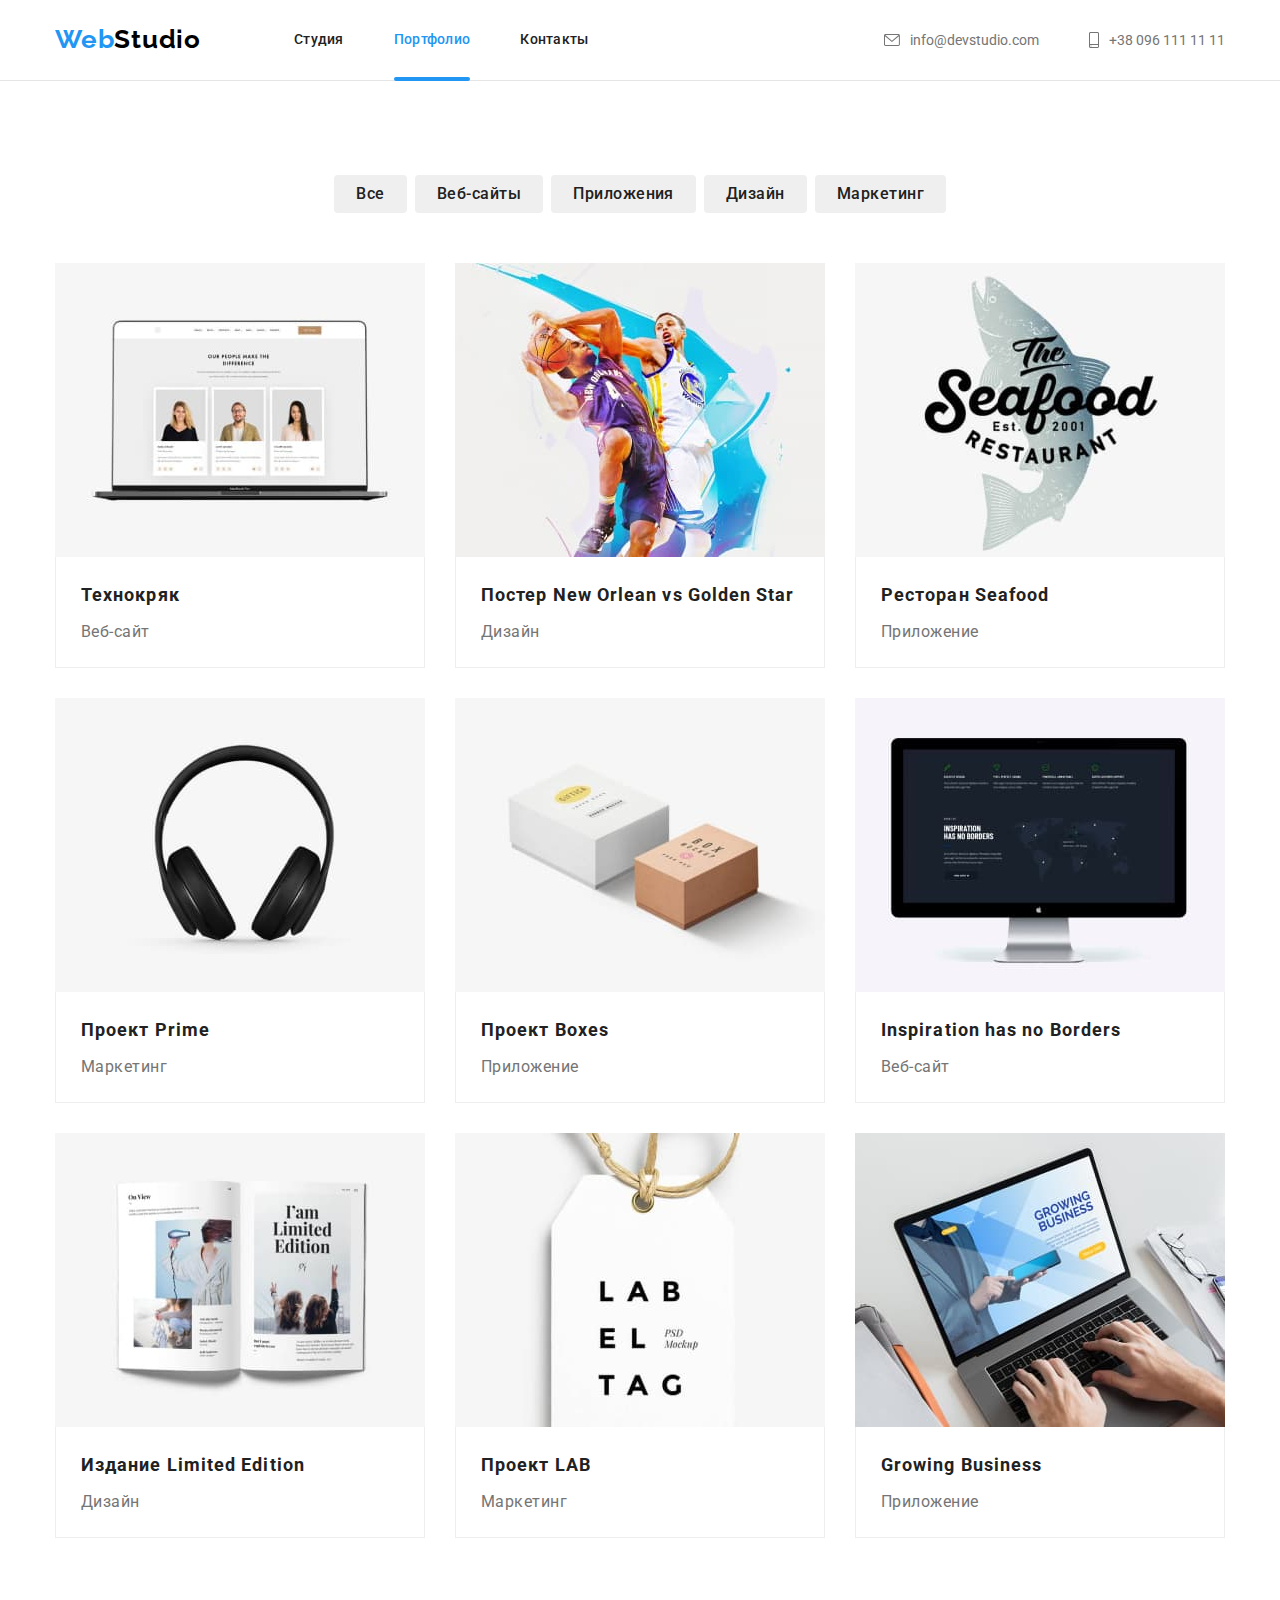
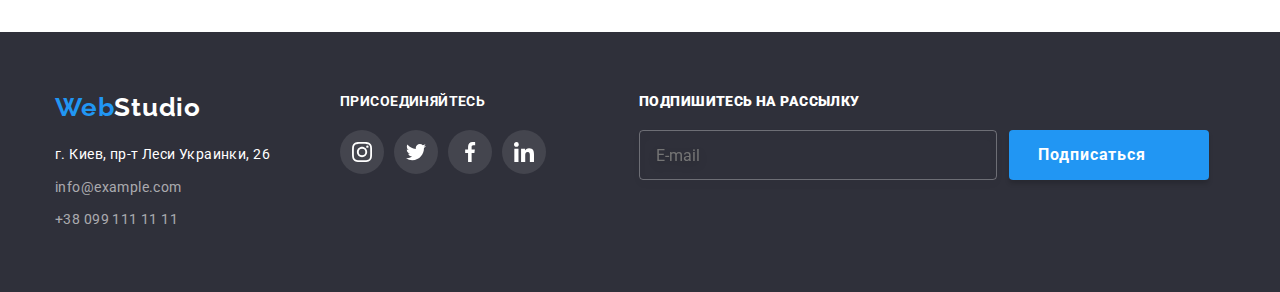
==== portfolio.html @ e2bdbfee "ДЗ - выполнено" ====
<!DOCTYPE html>
<html lang="ru">
  <head>
    <meta charset="UTF-8" />
    <meta http-equiv="X-UA-Compatible" content="IE=edge" />
    <meta name="viewport" content="width=device-width, initial-scale=1.0" />
    <title>Портфолио</title>
    <link rel="preconnect" href="https://fonts.gstatic.com" />
    <link
      href="https://fonts.googleapis.com/css2?family=Raleway:wght@700&family=Roboto:wght@400;500;700;900&display=swap"
      rel="stylesheet"
    />
    <link
      rel="stylesheet"
      href="https://cdnjs.cloudflare.com/ajax/libs/modern-normalize/1.1.0/modern-normalize.min.css"
    />
    <link rel="stylesheet" href="./css/main.min.css" />
  </head>
  <body>
    <!-- чердачок -->

    <header class="header">
      <div class="container header__box">
        <nav class="navigation">
          <a href="./index.html" class="logo"><span class="logo__accent">Web</span>Studio</a>
          <ul class="navigation__list">
            <li class="navigation__item">
              <a href="./index.html" class="navigation__link">Студия</a>
            </li>
            <li class="navigation__item">
              <a href="./portfolio.html" class="navigation__link navigation__link--current"
                >Портфолио</a
              >
            </li>
            <li class="navigation__item"><a href="" class="navigation__link">Контакты</a></li>
          </ul>
        </nav>
        <ul class="contacts-header">
          <li class="contacts-header__item">
            <a href="mailto:info@devstudio.com" class="contacts-header__link">
              <svg class="contacts-header__icon" width="16" height="12">
                <use href="./images/icons.svg#icon-envelope"></use>
              </svg>
              info@devstudio.com</a
            >
          </li>
          <li class="contacts-header__item">
            <a href="tel:+380961111111" class="contacts-header__link">
              <svg class="contacts-header__icon" width="10" height="16">
                <use href="./images/icons.svg#icon-smartphone"></use>
              </svg>
              +38 096 111 11 11</a
            >
          </li>
        </ul>
      </div>
    </header>

    <!-- основной контент -->

    <main>
      <section class="section">
        <div class="container">
          <h1 class="visually-hidden">Портфолио</h1>
          <ul class="filter__list">
            <li class="filter__item">
              <button type="button" class="filter__button">Все</button>
            </li>
            <li class="filter__item">
              <button type="button" class="filter__button">Веб-сайты</button>
            </li>
            <li class="filter__item">
              <button type="button" class="filter__button">Приложения</button>
            </li>
            <li class="filter__item">
              <button type="button" class="filter__button">Дизайн</button>
            </li>
            <li class="filter__item">
              <button type="button" class="filter__button">Маркетинг</button>
            </li>
          </ul>

          <ul class="portfolio__list">
            <li class="portfolio__item">
              <a href="" class="portfolio__link">
                <div class="portfolio__thumb">
                  <img
                    src="./images/portfol-img-01.jpg"
                    alt="Веб-сайт с отоброженными тремя фото-профилями людей"
                    width="370"
                    height="294"
                  />
                  <p class="portfolio__text">
                    Технокряк это современная площадка распространения коронавируса. Компании
                    используют эту платформу для цифрового шпионажа и атак на защищённые сервера
                    конкурентов.
                  </p>
                </div>
                <div class="portfolio__label">
                  <h2 class="portfolio__name">Технокряк</h2>
                  <p class="portfolio__description">Веб-сайт</p>
                </div>
              </a>
            </li>
            <li class="portfolio__item">
              <a href="" class="portfolio__link">
                <div class="portfolio__thumb">
                  <img
                    src="./images/portfol-img-02.jpg"
                    alt="Два баскетболиста с мячем"
                    width="370"
                    height="294"
                  />
                  <p class="portfolio__text">
                    Технокряк это современная площадка распространения коронавируса. Компании
                    используют эту платформу для цифрового шпионажа и атак на защищённые сервера
                    конкурентов.
                  </p>
                </div>
                <div class="portfolio__label">
                  <h2 class="portfolio__name">Постер New Orlean vs Golden Star</h2>
                  <p class="portfolio__description">Дизайн</p>
                </div>
              </a>
            </li>
            <li class="portfolio__item">
              <a href="" class="portfolio__link">
                <div class="portfolio__thumb">
                  <img
                    src="./images/portfol-img-03.jpg"
                    alt="Название ресторана на фоне рыбы"
                    width="370"
                    height="294"
                  />
                  <p class="portfolio__text">
                    Технокряк это современная площадка распространения коронавируса. Компании
                    используют эту платформу для цифрового шпионажа и атак на защищённые сервера
                    конкурентов.
                  </p>
                </div>
                <div class="portfolio__label">
                  <h2 class="portfolio__name">Ресторан Seafood</h2>
                  <p class="portfolio__description">Приложение</p>
                </div>
              </a>
            </li>
            <li class="portfolio__item">
              <a href="" class="portfolio__link">
                <div class="portfolio__thumb">
                  <img src="./images/portfol-img-04.jpg" alt="Наушники" width="370" height="294" />
                  <p class="portfolio__text">
                    Технокряк это современная площадка распространения коронавируса. Компании
                    используют эту платформу для цифрового шпионажа и атак на защищённые сервера
                    конкурентов.
                  </p>
                </div>
                <div class="portfolio__label">
                  <h2 class="portfolio__name">Проект Prime</h2>
                  <p class="portfolio__description">Маркетинг</p>
                </div>
              </a>
            </li>
            <li class="portfolio__item">
              <a href="" class="portfolio__link">
                <div class="portfolio__thumb">
                  <img
                    src="./images/portfol-img-05.jpg"
                    alt="Две коробки разного размера и цвета"
                    width="370"
                    height="294"
                  />
                  <p class="portfolio__text">
                    Технокряк это современная площадка распространения коронавируса. Компании
                    используют эту платформу для цифрового шпионажа и атак на защищённые сервера
                    конкурентов.
                  </p>
                </div>
                <div class="portfolio__label">
                  <h2 class="portfolio__name">Проект Boxes</h2>
                  <p class="portfolio__description">Приложение</p>
                </div>
              </a>
            </li>
            <li class="portfolio__item">
              <a href="" class="portfolio__link">
                <div class="portfolio__thumb">
                  <img
                    src="./images/portfol-img-06.jpg"
                    alt="Веб-сайт с отображонным блоком навигации"
                    width="370"
                    height="294"
                  />
                  <p class="portfolio__text">
                    Технокряк это современная площадка распространения коронавируса. Компании
                    используют эту платформу для цифрового шпионажа и атак на защищённые сервера
                    конкурентов.
                  </p>
                </div>
                <div class="portfolio__label">
                  <h2 class="portfolio__name">Inspiration has no Borders</h2>
                  <p class="portfolio__description">Веб-сайт</p>
                </div>
              </a>
            </li>
            <li class="portfolio__item">
              <a href="" class="portfolio__link">
                <div class="portfolio__thumb">
                  <img
                    src="./images/portfol-img-07.jpg"
                    alt="Открытая книга с изображениями людей"
                    width="370"
                    height="294"
                  />
                  <p class="portfolio__text">
                    Технокряк это современная площадка распространения коронавируса. Компании
                    используют эту платформу для цифрового шпионажа и атак на защищённые сервера
                    конкурентов.
                  </p>
                </div>
                <div class="portfolio__label">
                  <h2 class="portfolio__name">Издание Limited Edition</h2>
                  <p class="portfolio__description">Дизайн</p>
                </div>
              </a>
            </li>
            <li class="portfolio__item">
              <a href="" class="portfolio__link">
                <div class="portfolio__thumb">
                  <img
                    src="./images/portfol-img-08.jpg"
                    alt="Этикетка белого цвета с черной надписью"
                    width="370"
                    height="294"
                  />
                  <p class="portfolio__text">
                    Технокряк это современная площадка распространения коронавируса. Компании
                    используют эту платформу для цифрового шпионажа и атак на защищённые сервера
                    конкурентов.
                  </p>
                </div>
                <div class="portfolio__label">
                  <h2 class="portfolio__name">Проект LAB</h2>
                  <p class="portfolio__description">Маркетинг</p>
                </div>
              </a>
            </li>
            <li class="portfolio__item">
              <a href="" class="portfolio__link">
                <div class="portfolio__thumb">
                  <img
                    src="./images/portfol-img-09.jpg"
                    alt="Ноутбук с запущенной страницей приветствия программы"
                    width="370"
                    height="294"
                  />
                  <p class="portfolio__text">
                    Технокряк это современная площадка распространения коронавируса. Компании
                    используют эту платформу для цифрового шпионажа и атак на защищённые сервера
                    конкурентов.
                  </p>
                </div>
                <div class="portfolio__label">
                  <h2 class="portfolio__name">Growing Business</h2>
                  <p class="portfolio__description">Приложение</p>
                </div>
              </a>
            </li>
          </ul>
        </div>
      </section>
    </main>

    <!-- погребок -->

    <footer class="footer">
      <div class="container footer__box">
        <div class="footer__address">
          <a href="./index.html" class="logo footer--logo"
            ><span class="logo__accent">Web</span>Studio</a
          >
          <address class="address">
            <ul class="address__list">
              <li class="address__item address__item--line-color">
                г. Киев, пр-т Леси Украинки, 26
              </li>
              <li class="address__item">
                <a href="mailto:info@example.com" class="address__link">info@example.com</a>
              </li>
              <li class="address__item">
                <a href="tel:+380991111111" class="address__link">+38 099 111 11 11</a>
              </li>
            </ul>
          </address>
        </div>

        <div>
          <b class="networks-footer">Присоединяйтесь</b>
          <ul class="networks-footer__list">
            <li class="networks-footer__item">
              <a href="" class="networks-footer__link">
                <svg class="networks-footer__icon" width="20" height="20">
                  <use href="./images/icons.svg#icon-instagram"></use>
                </svg>
              </a>
            </li>
            <li class="networks-footer__item">
              <a href="" class="networks-footer__link">
                <svg class="networks-footer__icon" width="20" height="20">
                  <use href="./images/icons.svg#icon-twitter"></use>
                </svg>
              </a>
            </li>
            <li class="networks-footer__item">
              <a href="" class="networks-footer__link">
                <svg class="networks-footer__icon" width="20" height="20">
                  <use href="./images/icons.svg#icon-facebook"></use>
                </svg>
              </a>
            </li>
            <li class="networks-footer__item">
              <a href="" class="networks-footer__link">
                <svg class="networks-footer__icon" width="20" height="20">
                  <use href="./images/icons.svg#icon-linkedin"></use>
                </svg>
              </a>
            </li>
          </ul>
        </div>

        <!-- форма подписки -->

        <div class="subscribe">
          <form>
            <label for="subscribe-email" class="subscribe__label">
              <b>Подпишитесь на рассылку</b></label
            >

            <div class="subscribe__block">
              <input
                type="email"
                name="email"
                id="subscribe-email"
                placeholder="E-mail"
                class="subscribe__input"
              />
              <button type="submit" class="subscribe__button">
                Подписаться
                <svg width="24" height="24" class="subscribe__icon">
                  <use href="./images/sprite.svg#send"></use>
                </svg>
              </button>
            </div>
          </form>
        </div>
      </div>
    </footer>
  </body>
</html>
---- css/main.min.css ----
a{text-decoration:none}h1,h2,h3,h4,h5,h6{margin-top:0;margin-bottom:0}img{width:100%;height:auto;display:block}p{margin-top:0;margin-bottom:0}ul{margin-top:0;margin-bottom:0;list-style-type:none;-webkit-padding-start:0;padding-inline-start:0}button{cursor:pointer}.visually-hidden{position:absolute;width:1px;height:1px;margin:-1px;border:0;padding:0;white-space:nowrap;-webkit-clip-path:inset(100%);clip-path:inset(100%);clip:rect(0 0 0 0);overflow:hidden}.section{padding-top:94px;padding-bottom:94px}.section__heading{font-weight:bold;font-size:36px;line-height:1.16;text-align:center;letter-spacing:0.03em;margin-bottom:50px}.container{margin-left:auto;margin-right:auto;padding-left:15px;padding-right:15px;width:1200px}body{font-family:'Roboto', 'Raleway', sans-serif;background-color:#fff;color:#212121}.header{background:#fff;border-bottom:1px solid #e5e5e5}.header__box{display:-webkit-box;display:-ms-flexbox;display:flex;-webkit-box-align:center;-ms-flex-align:center;align-items:center}.navigation{display:-webkit-box;display:-ms-flexbox;display:flex;-webkit-box-align:center;-ms-flex-align:center;align-items:center}.navigation__list{display:-webkit-box;display:-ms-flexbox;display:flex;margin-left:93px;font-weight:500;font-size:14px;line-height:1.14;letter-spacing:0.02em}.navigation__item+.navigation__item{margin-left:50px}.navigation__link{display:block;padding-top:32px;padding-bottom:32px;color:#212121;-webkit-transition:color 250ms cubic-bezier(0.4, 0, 0.2, 1);transition:color 250ms cubic-bezier(0.4, 0, 0.2, 1)}.navigation__link:hover,.navigation__link:focus{color:#2196f3}.navigation__link--current{color:#2196f3;position:relative}.navigation__link--current::after{position:absolute;content:'';display:block;margin-top:29px;width:100%;height:4px;border-radius:2px;background-color:#2196f3}.logo{font-family:'Raleway', sans-serif;font-weight:bold;font-size:26px;line-height:1.19;letter-spacing:0.03em;color:#000;padding-top:24px;padding-bottom:25px}.logo__accent{color:#2196f3}.footer--logo{color:#fff}.contacts-header{display:-webkit-box;display:-ms-flexbox;display:flex;margin-left:auto}.contacts-header__item+.contacts-header__item{margin-left:50px}.contacts-header__link{display:-webkit-box;display:-ms-flexbox;display:flex;-webkit-box-align:center;-ms-flex-align:center;align-items:center;-webkit-box-pack:center;-ms-flex-pack:center;justify-content:center;padding-top:30px;padding-bottom:30px;font-size:14px;color:#757575;-webkit-transition:color 250ms cubic-bezier(0.4, 0, 0.2, 1);transition:color 250ms cubic-bezier(0.4, 0, 0.2, 1)}.contacts-header__link:hover,.contacts-header__link:focus{color:#2196f3}.contacts-header__icon{margin-right:10px;fill:currentColor}.hero{background-color:#2f303a;padding-top:200px;padding-bottom:200px;max-width:1600px;height:600px;margin-left:auto;margin-right:auto;background-image:-webkit-gradient(linear, left top, right top, from(rgba(47,48,58,0.4)), to(rgba(47,48,58,0.4))),url("../images/hero-baner.jpg");background-image:linear-gradient(to right, rgba(47,48,58,0.4), rgba(47,48,58,0.4)),url("../images/hero-baner.jpg");background-repeat:no-repeat;background-position:center;background-size:cover}.hero__heading{width:696px;height:120px;font-weight:900;font-size:44px;line-height:1.36;text-align:center;letter-spacing:0.06em;text-transform:uppercase;color:#fff;margin-left:auto;margin-right:auto;margin-bottom:30px}.hero__button{font-weight:bold;font-size:16px;line-height:1.87;display:-webkit-box;display:-ms-flexbox;display:flex;text-align:center;letter-spacing:0.06em;background-color:#2196f3;color:#fff;min-width:200px;height:50px;border:transparent;border-radius:4px;margin-left:auto;margin-right:auto;padding:10px 32px;-webkit-transition:background-color 250ms cubic-bezier(0.4, 0, 0.2, 1),color 250ms cubic-bezier(0.4, 0, 0.2, 1);transition:background-color 250ms cubic-bezier(0.4, 0, 0.2, 1),color 250ms cubic-bezier(0.4, 0, 0.2, 1)}.hero__button:hover,.hero__button:focus{background-color:#fff;color:#188ce8}.avantages{padding-top:94px;padding-bottom:94px}.avantages__list{display:-webkit-box;display:-ms-flexbox;display:flex}.avantages__items:not(:last-of-type){margin-right:30px}.avantages__icon{display:-webkit-box;display:-ms-flexbox;display:flex;width:270px;padding:25px 0;background-color:#f5f4fa;-webkit-box-align:center;-ms-flex-align:center;align-items:center;-webkit-box-pack:center;-ms-flex-pack:center;justify-content:center;margin-bottom:30px;border-radius:4px}.avantages__heading{font-weight:bold;font-size:14px;line-height:1.14;letter-spacing:0.03em;text-transform:uppercase;margin-bottom:8px}.avantages__text{font-size:14px;line-height:1.71;letter-spacing:0.03em;color:#757575}.activities{padding-top:0}.activities__list{display:-webkit-box;display:-ms-flexbox;display:flex}.activities__item+.activities__item{margin-left:30px}.activities__thumb{position:relative;width:370px;height:294px}.activities__description{position:absolute;bottom:0;display:-webkit-box;display:-ms-flexbox;display:flex;-webkit-box-align:center;-ms-flex-align:center;align-items:center;-webkit-box-pack:center;-ms-flex-pack:center;justify-content:center;width:100%;height:70px;background:rgba(47,48,58,0.8);font-size:14px;line-height:1.14;text-align:center;letter-spacing:0.03em;text-transform:uppercase;color:#fff}.personal{padding-top:94px;padding-bottom:94px;background-color:#f5f4fa}.personal__list{display:-webkit-box;display:-ms-flexbox;display:flex;line-height:1.19;text-align:center;letter-spacing:0.03em}.personal__item{width:270px;background-color:#fff;-webkit-box-shadow:0px 1px 3px rgba(0,0,0,0.12),0px 1px 1px rgba(0,0,0,0.14),0px 2px 1px rgba(0,0,0,0.2);box-shadow:0px 1px 3px rgba(0,0,0,0.12),0px 1px 1px rgba(0,0,0,0.14),0px 2px 1px rgba(0,0,0,0.2)}.personal__item+.personal__item{margin-left:30px}.personal__label{padding-top:30px;padding-bottom:30px}.personal__name{font-size:16px;font-style:normal;font-weight:500;margin-bottom:10px}.personal__position{font-size:16px;color:#757575}.networks{display:-webkit-box;display:-ms-flexbox;display:flex;margin:16px 32px 30px 32px}.networks__item:not(:last-of-type){margin-right:10px}.networks__link{display:-webkit-box;display:-ms-flexbox;display:flex;padding:12px;background-color:#fff;color:#afb1b8;border-radius:50%;-webkit-box-align:center;-ms-flex-align:center;align-items:center;-webkit-box-pack:center;-ms-flex-pack:center;justify-content:center;-webkit-transition:background-color 250ms cubic-bezier(0.4, 0, 0.2, 1),color 250ms cubic-bezier(0.4, 0, 0.2, 1);transition:background-color 250ms cubic-bezier(0.4, 0, 0.2, 1),color 250ms cubic-bezier(0.4, 0, 0.2, 1)}.networks__link:hover,.networks__link:focus{background-color:#2196f3;color:#fff}.networks__icon{fill:currentColor}.clients__list{display:-webkit-box;display:-ms-flexbox;display:flex}.clients__item:not(:last-of-type){margin-right:30px}.client__link{display:-webkit-box;display:-ms-flexbox;display:flex;padding:15px 31px;background-color:#fff;color:#afb1b8;border:1px solid;border-radius:4px;-webkit-box-align:center;-ms-flex-align:center;align-items:center;-webkit-box-pack:center;-ms-flex-pack:center;justify-content:center;-webkit-transition:background-color 250ms cubic-bezier(0.4, 0, 0.2, 1),color 250ms cubic-bezier(0.4, 0, 0.2, 1);transition:background-color 250ms cubic-bezier(0.4, 0, 0.2, 1),color 250ms cubic-bezier(0.4, 0, 0.2, 1)}.client__link:hover,.client__link:focus{color:#2196f3}.client__icon{fill:currentColor}.footer{padding-top:60px;padding-bottom:60px;background-color:#2f303a}.footer__box{display:-webkit-box;display:-ms-flexbox;display:flex}.footer__address{margin-right:70px}.address{margin-top:20px}.address__list{font-style:normal;font-size:14px;line-height:1.71;letter-spacing:0.03em}.address__item--line-color{color:#fff}.address__item:not(:last-of-type){margin-bottom:9px}.address__link{color:rgba(255,255,255,0.6);-webkit-transition:color 250ms cubic-bezier(0.4, 0, 0.2, 1);transition:color 250ms cubic-bezier(0.4, 0, 0.2, 1)}.address__link:hover,.address__link:focus{color:#2196f3}.networks-footer{font-style:normal;font-weight:bold;font-size:14px;line-height:1.14;letter-spacing:0.03em;text-transform:uppercase;color:#fff}.networks-footer__list{display:-webkit-box;display:-ms-flexbox;display:flex;margin-top:20px}.networks-footer__item:not(:last-of-type){margin-right:10px}.networks-footer__link{display:-webkit-box;display:-ms-flexbox;display:flex;padding:12px;background-color:rgba(255,255,255,0.1);color:#fff;border-radius:50%;-webkit-box-align:center;-ms-flex-align:center;align-items:center;-webkit-box-pack:center;-ms-flex-pack:center;justify-content:center;-webkit-transition:background-color 250ms cubic-bezier(0.4, 0, 0.2, 1);transition:background-color 250ms cubic-bezier(0.4, 0, 0.2, 1)}.networks-footer__link:hover,.networks-footer__link:focus{background-color:#2196f3}.networks-footer__icon{fill:currentColor}.subscribe{width:570px;height:86px;margin-left:93px}.subscribe__label{font-weight:bold;font-size:14px;line-height:1.14;letter-spacing:0.03em;text-transform:uppercase;color:#fff}.subscribe__block{display:-webkit-inline-box;display:-ms-inline-flexbox;display:inline-flex;-webkit-box-pack:center;-ms-flex-pack:center;justify-content:center;-webkit-box-align:center;-ms-flex-align:center;align-items:center;margin-top:20px}.subscribe__input{width:358px;height:50px;display:inline-block;padding-left:16px;margin-right:12px;border:1px solid rgba(255,255,255,0.3);background-color:inherit;color:rgba(255,255,255,0.6);-webkit-filter:drop-shadow(0px 4px 4px rgba(0,0,0,0.15));filter:drop-shadow(0px 4px 4px rgba(0,0,0,0.15));border-radius:4px}.subscribe__button{display:-webkit-box;display:-ms-flexbox;display:flex;-webkit-box-pack:center;-ms-flex-pack:center;justify-content:center;-webkit-box-align:center;-ms-flex-align:center;align-items:center;min-width:200px;height:50px;background-color:#2196f3;font-weight:bold;text-align:center;font-size:16px;line-height:1.86;letter-spacing:0.06em;color:#fff;border:none;border-radius:4px;padding:10px 28px;-webkit-box-shadow:0px 4px 4px rgba(0,0,0,0.15);box-shadow:0px 4px 4px rgba(0,0,0,0.15)}.subscribe__icon{margin-left:10px;width:24px;height:24px}.backdrop{position:fixed;top:0;left:0;width:100%;height:100%;background-color:rgba(0,0,0,0.2);opacity:1;-webkit-transition:opacity 250ms cubic-bezier(0.4, 0, 0.2, 1);transition:opacity 250ms cubic-bezier(0.4, 0, 0.2, 1);-webkit-perspective:600px;perspective:600px}.backdrop.is-hidden{opacity:0;pointer-events:none}.backdrop.is-hidden .modal{-webkit-transform:rotateX(60deg) translate(-50%, -50%) scale(0.9);transform:rotateX(60deg) translate(-50%, -50%) scale(0.9)}.modal{position:absolute;top:50%;left:50%;width:528px;min-height:581px;padding:40px;border-radius:4px;background-color:#fff;-webkit-transform:rotateX(0deg) translate(-50%, -50%) scale(1);transform:rotateX(0deg) translate(-50%, -50%) scale(1);-webkit-transition:-webkit-transform 250ms cubic-bezier(0.4, 0, 0.2, 1);transition:-webkit-transform 250ms cubic-bezier(0.4, 0, 0.2, 1);transition:transform 250ms cubic-bezier(0.4, 0, 0.2, 1);transition:transform 250ms cubic-bezier(0.4, 0, 0.2, 1), -webkit-transform 250ms cubic-bezier(0.4, 0, 0.2, 1)}.modal__btn{position:absolute;top:8px;right:8px;display:-webkit-box;display:-ms-flexbox;display:flex;-webkit-box-align:center;-ms-flex-align:center;align-items:center;-webkit-box-pack:center;-ms-flex-pack:center;justify-content:center;width:30px;height:30px;border-radius:50%;padding:4px;border:1px solid rgba(0,0,0,0.2);background-color:#fff;color:#212121;overflow:hidden}.modal__btn:hover .modal__icon-2,.modal__btn:focus .modal__icon-2{-webkit-transform:translate(-50%, -50%);transform:translate(-50%, -50%);fill:#2196f3}.modal__btn:hover .modal__icon-1,.modal__btn:focus .modal__icon-1{-webkit-transform:translateX(35px);transform:translateX(35px);fill:#2196f3}.modal__icon-1{-webkit-transition:-webkit-transform 250ms cubic-bezier(0.4, 0, 0.2, 1);transition:-webkit-transform 250ms cubic-bezier(0.4, 0, 0.2, 1);transition:transform 250ms cubic-bezier(0.4, 0, 0.2, 1);transition:transform 250ms cubic-bezier(0.4, 0, 0.2, 1), -webkit-transform 250ms cubic-bezier(0.4, 0, 0.2, 1)}.modal__icon-2{position:absolute;top:50%;left:50%;-webkit-transform:translate(-180%, -50%);transform:translate(-180%, -50%);-webkit-transition:-webkit-transform 250ms cubic-bezier(0.4, 0, 0.2, 1);transition:-webkit-transform 250ms cubic-bezier(0.4, 0, 0.2, 1);transition:transform 250ms cubic-bezier(0.4, 0, 0.2, 1);transition:transform 250ms cubic-bezier(0.4, 0, 0.2, 1), -webkit-transform 250ms cubic-bezier(0.4, 0, 0.2, 1)}.form__fieldset{border:0;padding:0;margin-bottom:20px}.form__legend{font-style:normal;font-weight:bold;font-size:20px;line-height:1.15;text-align:center;letter-spacing:0.03em;color:#212121;margin-bottom:12px}.form__label{font-size:12px;line-height:1.66;letter-spacing:0.01em;color:#757575}.form__box{position:relative;width:448px;height:40px;border:0;margin-top:4px;margin-bottom:10px}.form__input{width:448px;height:40px;border-radius:4px;border:1px solid rgba(33,33,33,0.2);padding-left:42px;-webkit-transition:border 250ms cubic-bezier(0.4, 0, 0.2, 1);transition:border 250ms cubic-bezier(0.4, 0, 0.2, 1)}.form__input:focus ~ .form__icon{fill:#2196f3;cursor:pointer}.form__input:focus{outline:none;border-color:#2196f3}.form__icon{position:absolute;top:50%;left:12px;-webkit-transform:translateY(-50%);transform:translateY(-50%);width:18px;height:18px;-webkit-transition:fill 250ms cubic-bezier(0.4, 0, 0.2, 1);transition:fill 250ms cubic-bezier(0.4, 0, 0.2, 1)}.form__textarea{width:448px;height:120px;padding:12px 16px;border-radius:4px;border:1px solid rgba(33,33,33,0.2);margin-top:4px;resize:none;-webkit-transition:border 250ms cubic-bezier(0.4, 0, 0.2, 1);transition:border 250ms cubic-bezier(0.4, 0, 0.2, 1)}.form__textarea:focus{border-color:#2196f3;outline:none;cursor:pointer}.form__button{-webkit-appearance:none;-moz-appearance:none;appearance:none;font-weight:bold;font-size:16px;line-height:1.87;display:-webkit-box;display:-ms-flexbox;display:flex;-webkit-box-pack:center;-ms-flex-pack:center;justify-content:center;-webkit-box-align:center;-ms-flex-align:center;align-items:center;letter-spacing:0.06em;background-color:#2196f3;color:#fff;min-width:200px;height:50px;border:transparent;border-radius:4px;margin-left:auto;margin-right:auto;margin-top:30px;padding:10px 32px;-webkit-box-shadow:0px 4px 4px rgba(0,0,0,0.15);box-shadow:0px 4px 4px rgba(0,0,0,0.15)}.checkbox{margin-left:auto;margin-right:auto}.checkbox__label{position:relative}.checkbox__input{-webkit-appearance:none;-moz-appearance:none;appearance:none}.checkbox__input:checked+.checkbox__icon-1{opacity:0}.checkbox__input:checked ~ .checkbox__icon-2{opacity:1}.checkbox__icon{margin-right:7px}.checkbox__icon-1{position:absolute;top:50%;left:0%;-webkit-transform:translateY(-50%);transform:translateY(-50%);opacity:1;-webkit-transition:opacity 250ms cubic-bezier(0.4, 0, 0.2, 1);transition:opacity 250ms cubic-bezier(0.4, 0, 0.2, 1)}.checkbox__icon-2{position:absolute;top:50%;left:0%;-webkit-transform:translateY(-50%);transform:translateY(-50%);fill:#2196f3;opacity:0;-webkit-transition:opacity 250ms cubic-bezier(0.4, 0, 0.2, 1);transition:opacity 250ms cubic-bezier(0.4, 0, 0.2, 1)}.checkbox__text{padding-left:18px;font-size:14px;line-height:1.71;letter-spacing:0.03em;color:#757575}.checkbox__link{font-size:14px;line-height:1.71;letter-spacing:0.03em;-webkit-text-decoration-line:underline;text-decoration-line:underline;color:#2196f3}.filter__list{display:-webkit-box;display:-ms-flexbox;display:flex;-webkit-box-pack:center;-ms-flex-pack:center;justify-content:center;margin-bottom:50px}.filter__item+.filter__item{margin-left:8px}.filter__button{min-width:73px;height:38px;border-radius:4px;padding:6px 22px;font-family:inherit;border:0 transparent;font-weight:500;font-size:16px;line-height:1.62;text-align:center;letter-spacing:0.03em;background-color:F5F4FA;color:#212121;-webkit-transition:background-color 250ms cubic-bezier(0.4, 0, 0.2, 1),color 250ms cubic-bezier(0.4, 0, 0.2, 1),-webkit-box-shadow 250ms cubic-bezier(0.4, 0, 0.2, 1);transition:background-color 250ms cubic-bezier(0.4, 0, 0.2, 1),color 250ms cubic-bezier(0.4, 0, 0.2, 1),-webkit-box-shadow 250ms cubic-bezier(0.4, 0, 0.2, 1);transition:background-color 250ms cubic-bezier(0.4, 0, 0.2, 1),color 250ms cubic-bezier(0.4, 0, 0.2, 1),box-shadow 250ms cubic-bezier(0.4, 0, 0.2, 1);transition:background-color 250ms cubic-bezier(0.4, 0, 0.2, 1),color 250ms cubic-bezier(0.4, 0, 0.2, 1),box-shadow 250ms cubic-bezier(0.4, 0, 0.2, 1),-webkit-box-shadow 250ms cubic-bezier(0.4, 0, 0.2, 1)}.filter__button:hover,.filter__button:focus{background-color:#2196f3;color:#fff;-webkit-box-shadow:0px 3px 1px rgba(0,0,0,0.1),0px 1px 2px rgba(0,0,0,0.08),0px 2px 2px rgba(0,0,0,0.12);box-shadow:0px 3px 1px rgba(0,0,0,0.1),0px 1px 2px rgba(0,0,0,0.08),0px 2px 2px rgba(0,0,0,0.12)}.portfolio__list{display:-webkit-box;display:-ms-flexbox;display:flex;-ms-flex-wrap:wrap;flex-wrap:wrap;margin:-15px}.portfolio__item{margin:15px}.portfolio__link{display:block;-webkit-transition:-webkit-box-shadow 250ms cubic-bezier(0.4, 0, 0.2, 1);transition:-webkit-box-shadow 250ms cubic-bezier(0.4, 0, 0.2, 1);transition:box-shadow 250ms cubic-bezier(0.4, 0, 0.2, 1);transition:box-shadow 250ms cubic-bezier(0.4, 0, 0.2, 1), -webkit-box-shadow 250ms cubic-bezier(0.4, 0, 0.2, 1)}.portfolio__link:hover,.portfolio__link:focus{-webkit-box-shadow:0px 1px 1px rgba(0,0,0,0.12),0px 4px 4px rgba(0,0,0,0.06),1px 4px 6px rgba(0,0,0,0.16);box-shadow:0px 1px 1px rgba(0,0,0,0.12),0px 4px 4px rgba(0,0,0,0.06),1px 4px 6px rgba(0,0,0,0.16);opacity:1}.portfolio__link:hover .portfolio__text,.portfolio__link:focus .portfolio__text{-webkit-transform:translateY(0);transform:translateY(0)}.portfolio__thumb{position:relative;width:370px;height:294px;overflow:hidden}.portfolio__text{position:absolute;bottom:0;left:0;-webkit-transform:translateY(101%);transform:translateY(101%);width:100%;height:100%;padding:63px 24px;background:rgba(33,150,243,0.9);font-size:18px;line-height:1.55;letter-spacing:0.03em;color:#fff;-webkit-transition:-webkit-transform 250ms cubic-bezier(0.4, 0, 0.2, 1);transition:-webkit-transform 250ms cubic-bezier(0.4, 0, 0.2, 1);transition:transform 250ms cubic-bezier(0.4, 0, 0.2, 1);transition:transform 250ms cubic-bezier(0.4, 0, 0.2, 1), -webkit-transform 250ms cubic-bezier(0.4, 0, 0.2, 1)}.portfolio__label{padding:20px 25px;border:1px solid #eee;border-top:none}.portfolio__name{font-weight:bold;font-size:18px;line-height:2;letter-spacing:0.06em;color:#212121}.portfolio__description{margin-top:4px;font-size:16px;line-height:1.87;letter-spacing:0.03em;color:#757575}
/*# sourceMappingURL=main.min.css.map */
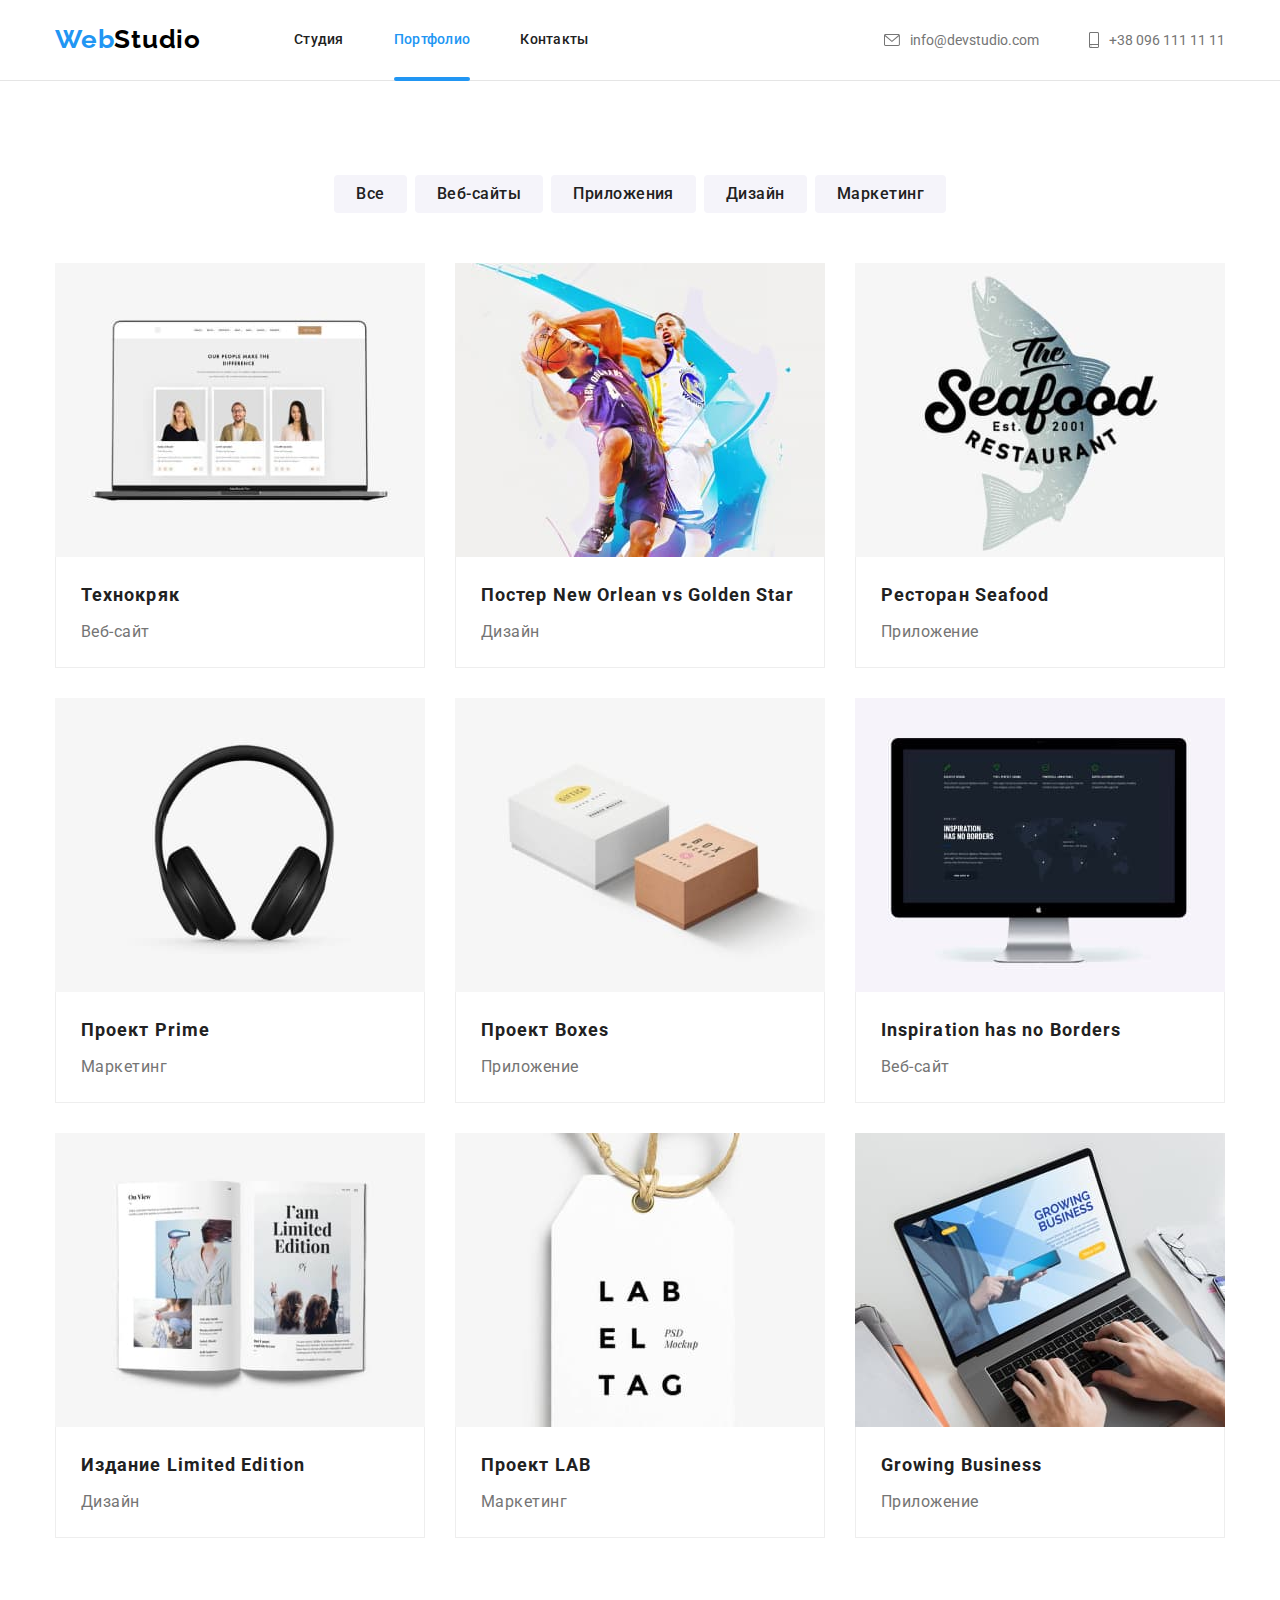
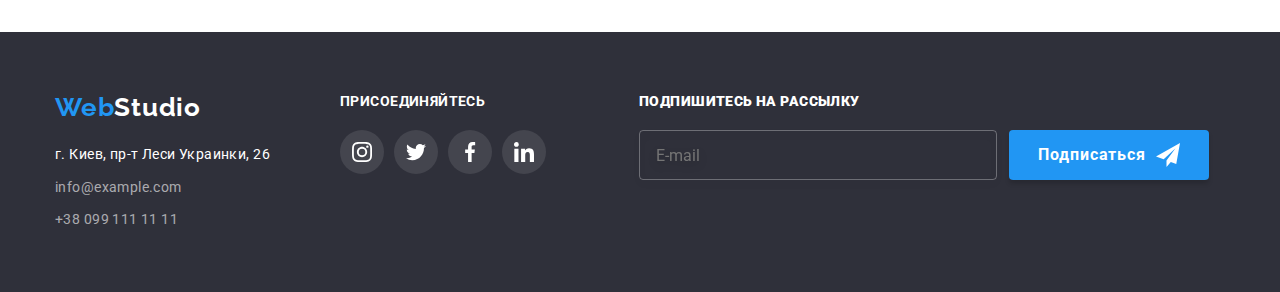
==== commit d1de55a5: "Внесены исправления по ДЗ" ====
--- a/portfolio.html
+++ b/portfolio.html
@@ -61,8 +61,8 @@
     <main>
       <section class="section">
         <div class="container">
-          <h1 class="visually-hidden">Портфолио</h1>
-          <ul class="filter__list">
+          <h1 class="section__heading section__heading--visually-hidden">Портфолио</h1>
+          <ul class="filter">
             <li class="filter__item">
               <button type="button" class="filter__button">Все</button>
             </li>
@@ -80,7 +80,7 @@
             </li>
           </ul>
 
-          <ul class="portfolio__list">
+          <ul class="portfolio">
             <li class="portfolio__item">
               <a href="" class="portfolio__link">
                 <div class="portfolio__thumb">
@@ -273,7 +273,7 @@
     <!-- погребок -->
 
     <footer class="footer">
-      <div class="container footer__box">
+      <div class="container container--flex-box">
         <div class="footer__address">
           <a href="./index.html" class="logo footer--logo"
             ><span class="logo__accent">Web</span>Studio</a
@@ -346,7 +346,7 @@
               <button type="submit" class="subscribe__button">
                 Подписаться
                 <svg width="24" height="24" class="subscribe__icon">
-                  <use href="./images/sprite.svg#send"></use>
+                  <use href="./images/icons.svg#send"></use>
                 </svg>
               </button>
             </div>
--- a/css/main.min.css
+++ b/css/main.min.css
@@ -1,2 +1,2 @@
-a{text-decoration:none}h1,h2,h3,h4,h5,h6{margin-top:0;margin-bottom:0}img{width:100%;height:auto;display:block}p{margin-top:0;margin-bottom:0}ul{margin-top:0;margin-bottom:0;list-style-type:none;-webkit-padding-start:0;padding-inline-start:0}button{cursor:pointer}.visually-hidden{position:absolute;width:1px;height:1px;margin:-1px;border:0;padding:0;white-space:nowrap;-webkit-clip-path:inset(100%);clip-path:inset(100%);clip:rect(0 0 0 0);overflow:hidden}.section{padding-top:94px;padding-bottom:94px}.section__heading{font-weight:bold;font-size:36px;line-height:1.16;text-align:center;letter-spacing:0.03em;margin-bottom:50px}.container{margin-left:auto;margin-right:auto;padding-left:15px;padding-right:15px;width:1200px}body{font-family:'Roboto', 'Raleway', sans-serif;background-color:#fff;color:#212121}.header{background:#fff;border-bottom:1px solid #e5e5e5}.header__box{display:-webkit-box;display:-ms-flexbox;display:flex;-webkit-box-align:center;-ms-flex-align:center;align-items:center}.navigation{display:-webkit-box;display:-ms-flexbox;display:flex;-webkit-box-align:center;-ms-flex-align:center;align-items:center}.navigation__list{display:-webkit-box;display:-ms-flexbox;display:flex;margin-left:93px;font-weight:500;font-size:14px;line-height:1.14;letter-spacing:0.02em}.navigation__item+.navigation__item{margin-left:50px}.navigation__link{display:block;padding-top:32px;padding-bottom:32px;color:#212121;-webkit-transition:color 250ms cubic-bezier(0.4, 0, 0.2, 1);transition:color 250ms cubic-bezier(0.4, 0, 0.2, 1)}.navigation__link:hover,.navigation__link:focus{color:#2196f3}.navigation__link--current{color:#2196f3;position:relative}.navigation__link--current::after{position:absolute;content:'';display:block;margin-top:29px;width:100%;height:4px;border-radius:2px;background-color:#2196f3}.logo{font-family:'Raleway', sans-serif;font-weight:bold;font-size:26px;line-height:1.19;letter-spacing:0.03em;color:#000;padding-top:24px;padding-bottom:25px}.logo__accent{color:#2196f3}.footer--logo{color:#fff}.contacts-header{display:-webkit-box;display:-ms-flexbox;display:flex;margin-left:auto}.contacts-header__item+.contacts-header__item{margin-left:50px}.contacts-header__link{display:-webkit-box;display:-ms-flexbox;display:flex;-webkit-box-align:center;-ms-flex-align:center;align-items:center;-webkit-box-pack:center;-ms-flex-pack:center;justify-content:center;padding-top:30px;padding-bottom:30px;font-size:14px;color:#757575;-webkit-transition:color 250ms cubic-bezier(0.4, 0, 0.2, 1);transition:color 250ms cubic-bezier(0.4, 0, 0.2, 1)}.contacts-header__link:hover,.contacts-header__link:focus{color:#2196f3}.contacts-header__icon{margin-right:10px;fill:currentColor}.hero{background-color:#2f303a;padding-top:200px;padding-bottom:200px;max-width:1600px;height:600px;margin-left:auto;margin-right:auto;background-image:-webkit-gradient(linear, left top, right top, from(rgba(47,48,58,0.4)), to(rgba(47,48,58,0.4))),url("../images/hero-baner.jpg");background-image:linear-gradient(to right, rgba(47,48,58,0.4), rgba(47,48,58,0.4)),url("../images/hero-baner.jpg");background-repeat:no-repeat;background-position:center;background-size:cover}.hero__heading{width:696px;height:120px;font-weight:900;font-size:44px;line-height:1.36;text-align:center;letter-spacing:0.06em;text-transform:uppercase;color:#fff;margin-left:auto;margin-right:auto;margin-bottom:30px}.hero__button{font-weight:bold;font-size:16px;line-height:1.87;display:-webkit-box;display:-ms-flexbox;display:flex;text-align:center;letter-spacing:0.06em;background-color:#2196f3;color:#fff;min-width:200px;height:50px;border:transparent;border-radius:4px;margin-left:auto;margin-right:auto;padding:10px 32px;-webkit-transition:background-color 250ms cubic-bezier(0.4, 0, 0.2, 1),color 250ms cubic-bezier(0.4, 0, 0.2, 1);transition:background-color 250ms cubic-bezier(0.4, 0, 0.2, 1),color 250ms cubic-bezier(0.4, 0, 0.2, 1)}.hero__button:hover,.hero__button:focus{background-color:#fff;color:#188ce8}.avantages{padding-top:94px;padding-bottom:94px}.avantages__list{display:-webkit-box;display:-ms-flexbox;display:flex}.avantages__items:not(:last-of-type){margin-right:30px}.avantages__icon{display:-webkit-box;display:-ms-flexbox;display:flex;width:270px;padding:25px 0;background-color:#f5f4fa;-webkit-box-align:center;-ms-flex-align:center;align-items:center;-webkit-box-pack:center;-ms-flex-pack:center;justify-content:center;margin-bottom:30px;border-radius:4px}.avantages__heading{font-weight:bold;font-size:14px;line-height:1.14;letter-spacing:0.03em;text-transform:uppercase;margin-bottom:8px}.avantages__text{font-size:14px;line-height:1.71;letter-spacing:0.03em;color:#757575}.activities{padding-top:0}.activities__list{display:-webkit-box;display:-ms-flexbox;display:flex}.activities__item+.activities__item{margin-left:30px}.activities__thumb{position:relative;width:370px;height:294px}.activities__description{position:absolute;bottom:0;display:-webkit-box;display:-ms-flexbox;display:flex;-webkit-box-align:center;-ms-flex-align:center;align-items:center;-webkit-box-pack:center;-ms-flex-pack:center;justify-content:center;width:100%;height:70px;background:rgba(47,48,58,0.8);font-size:14px;line-height:1.14;text-align:center;letter-spacing:0.03em;text-transform:uppercase;color:#fff}.personal{padding-top:94px;padding-bottom:94px;background-color:#f5f4fa}.personal__list{display:-webkit-box;display:-ms-flexbox;display:flex;line-height:1.19;text-align:center;letter-spacing:0.03em}.personal__item{width:270px;background-color:#fff;-webkit-box-shadow:0px 1px 3px rgba(0,0,0,0.12),0px 1px 1px rgba(0,0,0,0.14),0px 2px 1px rgba(0,0,0,0.2);box-shadow:0px 1px 3px rgba(0,0,0,0.12),0px 1px 1px rgba(0,0,0,0.14),0px 2px 1px rgba(0,0,0,0.2)}.personal__item+.personal__item{margin-left:30px}.personal__label{padding-top:30px;padding-bottom:30px}.personal__name{font-size:16px;font-style:normal;font-weight:500;margin-bottom:10px}.personal__position{font-size:16px;color:#757575}.networks{display:-webkit-box;display:-ms-flexbox;display:flex;margin:16px 32px 30px 32px}.networks__item:not(:last-of-type){margin-right:10px}.networks__link{display:-webkit-box;display:-ms-flexbox;display:flex;padding:12px;background-color:#fff;color:#afb1b8;border-radius:50%;-webkit-box-align:center;-ms-flex-align:center;align-items:center;-webkit-box-pack:center;-ms-flex-pack:center;justify-content:center;-webkit-transition:background-color 250ms cubic-bezier(0.4, 0, 0.2, 1),color 250ms cubic-bezier(0.4, 0, 0.2, 1);transition:background-color 250ms cubic-bezier(0.4, 0, 0.2, 1),color 250ms cubic-bezier(0.4, 0, 0.2, 1)}.networks__link:hover,.networks__link:focus{background-color:#2196f3;color:#fff}.networks__icon{fill:currentColor}.clients__list{display:-webkit-box;display:-ms-flexbox;display:flex}.clients__item:not(:last-of-type){margin-right:30px}.client__link{display:-webkit-box;display:-ms-flexbox;display:flex;padding:15px 31px;background-color:#fff;color:#afb1b8;border:1px solid;border-radius:4px;-webkit-box-align:center;-ms-flex-align:center;align-items:center;-webkit-box-pack:center;-ms-flex-pack:center;justify-content:center;-webkit-transition:background-color 250ms cubic-bezier(0.4, 0, 0.2, 1),color 250ms cubic-bezier(0.4, 0, 0.2, 1);transition:background-color 250ms cubic-bezier(0.4, 0, 0.2, 1),color 250ms cubic-bezier(0.4, 0, 0.2, 1)}.client__link:hover,.client__link:focus{color:#2196f3}.client__icon{fill:currentColor}.footer{padding-top:60px;padding-bottom:60px;background-color:#2f303a}.footer__box{display:-webkit-box;display:-ms-flexbox;display:flex}.footer__address{margin-right:70px}.address{margin-top:20px}.address__list{font-style:normal;font-size:14px;line-height:1.71;letter-spacing:0.03em}.address__item--line-color{color:#fff}.address__item:not(:last-of-type){margin-bottom:9px}.address__link{color:rgba(255,255,255,0.6);-webkit-transition:color 250ms cubic-bezier(0.4, 0, 0.2, 1);transition:color 250ms cubic-bezier(0.4, 0, 0.2, 1)}.address__link:hover,.address__link:focus{color:#2196f3}.networks-footer{font-style:normal;font-weight:bold;font-size:14px;line-height:1.14;letter-spacing:0.03em;text-transform:uppercase;color:#fff}.networks-footer__list{display:-webkit-box;display:-ms-flexbox;display:flex;margin-top:20px}.networks-footer__item:not(:last-of-type){margin-right:10px}.networks-footer__link{display:-webkit-box;display:-ms-flexbox;display:flex;padding:12px;background-color:rgba(255,255,255,0.1);color:#fff;border-radius:50%;-webkit-box-align:center;-ms-flex-align:center;align-items:center;-webkit-box-pack:center;-ms-flex-pack:center;justify-content:center;-webkit-transition:background-color 250ms cubic-bezier(0.4, 0, 0.2, 1);transition:background-color 250ms cubic-bezier(0.4, 0, 0.2, 1)}.networks-footer__link:hover,.networks-footer__link:focus{background-color:#2196f3}.networks-footer__icon{fill:currentColor}.subscribe{width:570px;height:86px;margin-left:93px}.subscribe__label{font-weight:bold;font-size:14px;line-height:1.14;letter-spacing:0.03em;text-transform:uppercase;color:#fff}.subscribe__block{display:-webkit-inline-box;display:-ms-inline-flexbox;display:inline-flex;-webkit-box-pack:center;-ms-flex-pack:center;justify-content:center;-webkit-box-align:center;-ms-flex-align:center;align-items:center;margin-top:20px}.subscribe__input{width:358px;height:50px;display:inline-block;padding-left:16px;margin-right:12px;border:1px solid rgba(255,255,255,0.3);background-color:inherit;color:rgba(255,255,255,0.6);-webkit-filter:drop-shadow(0px 4px 4px rgba(0,0,0,0.15));filter:drop-shadow(0px 4px 4px rgba(0,0,0,0.15));border-radius:4px}.subscribe__button{display:-webkit-box;display:-ms-flexbox;display:flex;-webkit-box-pack:center;-ms-flex-pack:center;justify-content:center;-webkit-box-align:center;-ms-flex-align:center;align-items:center;min-width:200px;height:50px;background-color:#2196f3;font-weight:bold;text-align:center;font-size:16px;line-height:1.86;letter-spacing:0.06em;color:#fff;border:none;border-radius:4px;padding:10px 28px;-webkit-box-shadow:0px 4px 4px rgba(0,0,0,0.15);box-shadow:0px 4px 4px rgba(0,0,0,0.15)}.subscribe__icon{margin-left:10px;width:24px;height:24px}.backdrop{position:fixed;top:0;left:0;width:100%;height:100%;background-color:rgba(0,0,0,0.2);opacity:1;-webkit-transition:opacity 250ms cubic-bezier(0.4, 0, 0.2, 1);transition:opacity 250ms cubic-bezier(0.4, 0, 0.2, 1);-webkit-perspective:600px;perspective:600px}.backdrop.is-hidden{opacity:0;pointer-events:none}.backdrop.is-hidden .modal{-webkit-transform:rotateX(60deg) translate(-50%, -50%) scale(0.9);transform:rotateX(60deg) translate(-50%, -50%) scale(0.9)}.modal{position:absolute;top:50%;left:50%;width:528px;min-height:581px;padding:40px;border-radius:4px;background-color:#fff;-webkit-transform:rotateX(0deg) translate(-50%, -50%) scale(1);transform:rotateX(0deg) translate(-50%, -50%) scale(1);-webkit-transition:-webkit-transform 250ms cubic-bezier(0.4, 0, 0.2, 1);transition:-webkit-transform 250ms cubic-bezier(0.4, 0, 0.2, 1);transition:transform 250ms cubic-bezier(0.4, 0, 0.2, 1);transition:transform 250ms cubic-bezier(0.4, 0, 0.2, 1), -webkit-transform 250ms cubic-bezier(0.4, 0, 0.2, 1)}.modal__btn{position:absolute;top:8px;right:8px;display:-webkit-box;display:-ms-flexbox;display:flex;-webkit-box-align:center;-ms-flex-align:center;align-items:center;-webkit-box-pack:center;-ms-flex-pack:center;justify-content:center;width:30px;height:30px;border-radius:50%;padding:4px;border:1px solid rgba(0,0,0,0.2);background-color:#fff;color:#212121;overflow:hidden}.modal__btn:hover .modal__icon-2,.modal__btn:focus .modal__icon-2{-webkit-transform:translate(-50%, -50%);transform:translate(-50%, -50%);fill:#2196f3}.modal__btn:hover .modal__icon-1,.modal__btn:focus .modal__icon-1{-webkit-transform:translateX(35px);transform:translateX(35px);fill:#2196f3}.modal__icon-1{-webkit-transition:-webkit-transform 250ms cubic-bezier(0.4, 0, 0.2, 1);transition:-webkit-transform 250ms cubic-bezier(0.4, 0, 0.2, 1);transition:transform 250ms cubic-bezier(0.4, 0, 0.2, 1);transition:transform 250ms cubic-bezier(0.4, 0, 0.2, 1), -webkit-transform 250ms cubic-bezier(0.4, 0, 0.2, 1)}.modal__icon-2{position:absolute;top:50%;left:50%;-webkit-transform:translate(-180%, -50%);transform:translate(-180%, -50%);-webkit-transition:-webkit-transform 250ms cubic-bezier(0.4, 0, 0.2, 1);transition:-webkit-transform 250ms cubic-bezier(0.4, 0, 0.2, 1);transition:transform 250ms cubic-bezier(0.4, 0, 0.2, 1);transition:transform 250ms cubic-bezier(0.4, 0, 0.2, 1), -webkit-transform 250ms cubic-bezier(0.4, 0, 0.2, 1)}.form__fieldset{border:0;padding:0;margin-bottom:20px}.form__legend{font-style:normal;font-weight:bold;font-size:20px;line-height:1.15;text-align:center;letter-spacing:0.03em;color:#212121;margin-bottom:12px}.form__label{font-size:12px;line-height:1.66;letter-spacing:0.01em;color:#757575}.form__box{position:relative;width:448px;height:40px;border:0;margin-top:4px;margin-bottom:10px}.form__input{width:448px;height:40px;border-radius:4px;border:1px solid rgba(33,33,33,0.2);padding-left:42px;-webkit-transition:border 250ms cubic-bezier(0.4, 0, 0.2, 1);transition:border 250ms cubic-bezier(0.4, 0, 0.2, 1)}.form__input:focus ~ .form__icon{fill:#2196f3;cursor:pointer}.form__input:focus{outline:none;border-color:#2196f3}.form__icon{position:absolute;top:50%;left:12px;-webkit-transform:translateY(-50%);transform:translateY(-50%);width:18px;height:18px;-webkit-transition:fill 250ms cubic-bezier(0.4, 0, 0.2, 1);transition:fill 250ms cubic-bezier(0.4, 0, 0.2, 1)}.form__textarea{width:448px;height:120px;padding:12px 16px;border-radius:4px;border:1px solid rgba(33,33,33,0.2);margin-top:4px;resize:none;-webkit-transition:border 250ms cubic-bezier(0.4, 0, 0.2, 1);transition:border 250ms cubic-bezier(0.4, 0, 0.2, 1)}.form__textarea:focus{border-color:#2196f3;outline:none;cursor:pointer}.form__button{-webkit-appearance:none;-moz-appearance:none;appearance:none;font-weight:bold;font-size:16px;line-height:1.87;display:-webkit-box;display:-ms-flexbox;display:flex;-webkit-box-pack:center;-ms-flex-pack:center;justify-content:center;-webkit-box-align:center;-ms-flex-align:center;align-items:center;letter-spacing:0.06em;background-color:#2196f3;color:#fff;min-width:200px;height:50px;border:transparent;border-radius:4px;margin-left:auto;margin-right:auto;margin-top:30px;padding:10px 32px;-webkit-box-shadow:0px 4px 4px rgba(0,0,0,0.15);box-shadow:0px 4px 4px rgba(0,0,0,0.15)}.checkbox{margin-left:auto;margin-right:auto}.checkbox__label{position:relative}.checkbox__input{-webkit-appearance:none;-moz-appearance:none;appearance:none}.checkbox__input:checked+.checkbox__icon-1{opacity:0}.checkbox__input:checked ~ .checkbox__icon-2{opacity:1}.checkbox__icon{margin-right:7px}.checkbox__icon-1{position:absolute;top:50%;left:0%;-webkit-transform:translateY(-50%);transform:translateY(-50%);opacity:1;-webkit-transition:opacity 250ms cubic-bezier(0.4, 0, 0.2, 1);transition:opacity 250ms cubic-bezier(0.4, 0, 0.2, 1)}.checkbox__icon-2{position:absolute;top:50%;left:0%;-webkit-transform:translateY(-50%);transform:translateY(-50%);fill:#2196f3;opacity:0;-webkit-transition:opacity 250ms cubic-bezier(0.4, 0, 0.2, 1);transition:opacity 250ms cubic-bezier(0.4, 0, 0.2, 1)}.checkbox__text{padding-left:18px;font-size:14px;line-height:1.71;letter-spacing:0.03em;color:#757575}.checkbox__link{font-size:14px;line-height:1.71;letter-spacing:0.03em;-webkit-text-decoration-line:underline;text-decoration-line:underline;color:#2196f3}.filter__list{display:-webkit-box;display:-ms-flexbox;display:flex;-webkit-box-pack:center;-ms-flex-pack:center;justify-content:center;margin-bottom:50px}.filter__item+.filter__item{margin-left:8px}.filter__button{min-width:73px;height:38px;border-radius:4px;padding:6px 22px;font-family:inherit;border:0 transparent;font-weight:500;font-size:16px;line-height:1.62;text-align:center;letter-spacing:0.03em;background-color:F5F4FA;color:#212121;-webkit-transition:background-color 250ms cubic-bezier(0.4, 0, 0.2, 1),color 250ms cubic-bezier(0.4, 0, 0.2, 1),-webkit-box-shadow 250ms cubic-bezier(0.4, 0, 0.2, 1);transition:background-color 250ms cubic-bezier(0.4, 0, 0.2, 1),color 250ms cubic-bezier(0.4, 0, 0.2, 1),-webkit-box-shadow 250ms cubic-bezier(0.4, 0, 0.2, 1);transition:background-color 250ms cubic-bezier(0.4, 0, 0.2, 1),color 250ms cubic-bezier(0.4, 0, 0.2, 1),box-shadow 250ms cubic-bezier(0.4, 0, 0.2, 1);transition:background-color 250ms cubic-bezier(0.4, 0, 0.2, 1),color 250ms cubic-bezier(0.4, 0, 0.2, 1),box-shadow 250ms cubic-bezier(0.4, 0, 0.2, 1),-webkit-box-shadow 250ms cubic-bezier(0.4, 0, 0.2, 1)}.filter__button:hover,.filter__button:focus{background-color:#2196f3;color:#fff;-webkit-box-shadow:0px 3px 1px rgba(0,0,0,0.1),0px 1px 2px rgba(0,0,0,0.08),0px 2px 2px rgba(0,0,0,0.12);box-shadow:0px 3px 1px rgba(0,0,0,0.1),0px 1px 2px rgba(0,0,0,0.08),0px 2px 2px rgba(0,0,0,0.12)}.portfolio__list{display:-webkit-box;display:-ms-flexbox;display:flex;-ms-flex-wrap:wrap;flex-wrap:wrap;margin:-15px}.portfolio__item{margin:15px}.portfolio__link{display:block;-webkit-transition:-webkit-box-shadow 250ms cubic-bezier(0.4, 0, 0.2, 1);transition:-webkit-box-shadow 250ms cubic-bezier(0.4, 0, 0.2, 1);transition:box-shadow 250ms cubic-bezier(0.4, 0, 0.2, 1);transition:box-shadow 250ms cubic-bezier(0.4, 0, 0.2, 1), -webkit-box-shadow 250ms cubic-bezier(0.4, 0, 0.2, 1)}.portfolio__link:hover,.portfolio__link:focus{-webkit-box-shadow:0px 1px 1px rgba(0,0,0,0.12),0px 4px 4px rgba(0,0,0,0.06),1px 4px 6px rgba(0,0,0,0.16);box-shadow:0px 1px 1px rgba(0,0,0,0.12),0px 4px 4px rgba(0,0,0,0.06),1px 4px 6px rgba(0,0,0,0.16);opacity:1}.portfolio__link:hover .portfolio__text,.portfolio__link:focus .portfolio__text{-webkit-transform:translateY(0);transform:translateY(0)}.portfolio__thumb{position:relative;width:370px;height:294px;overflow:hidden}.portfolio__text{position:absolute;bottom:0;left:0;-webkit-transform:translateY(101%);transform:translateY(101%);width:100%;height:100%;padding:63px 24px;background:rgba(33,150,243,0.9);font-size:18px;line-height:1.55;letter-spacing:0.03em;color:#fff;-webkit-transition:-webkit-transform 250ms cubic-bezier(0.4, 0, 0.2, 1);transition:-webkit-transform 250ms cubic-bezier(0.4, 0, 0.2, 1);transition:transform 250ms cubic-bezier(0.4, 0, 0.2, 1);transition:transform 250ms cubic-bezier(0.4, 0, 0.2, 1), -webkit-transform 250ms cubic-bezier(0.4, 0, 0.2, 1)}.portfolio__label{padding:20px 25px;border:1px solid #eee;border-top:none}.portfolio__name{font-weight:bold;font-size:18px;line-height:2;letter-spacing:0.06em;color:#212121}.portfolio__description{margin-top:4px;font-size:16px;line-height:1.87;letter-spacing:0.03em;color:#757575}
+a{text-decoration:none}h1,h2,h3,h4,h5,h6{margin-top:0;margin-bottom:0}img{width:100%;height:auto;display:block}p{margin-top:0;margin-bottom:0}ul{margin-top:0;margin-bottom:0;list-style-type:none;-webkit-padding-start:0;padding-inline-start:0}button{cursor:pointer}.section__heading--visually-hidden{position:absolute;width:1px;height:1px;margin:-1px;border:0;padding:0;white-space:nowrap;-webkit-clip-path:inset(100%);clip-path:inset(100%);clip:rect(0 0 0 0);overflow:hidden}.section{padding-top:94px;padding-bottom:94px}.section__heading{font-weight:bold;font-size:36px;line-height:1.16;text-align:center;letter-spacing:0.03em;margin-bottom:50px}.section--padding-top-0{padding-top:0}.section--personal-bg-color{background-color:#f5f4fa}.container{margin-left:auto;margin-right:auto;padding-left:15px;padding-right:15px;width:1200px}.container--flex-box{display:-webkit-box;display:-ms-flexbox;display:flex}body{font-family:'Roboto', 'Raleway', sans-serif;background-color:#fff;color:#212121}.header{background:#fff;border-bottom:1px solid #e5e5e5}.header__box{display:-webkit-box;display:-ms-flexbox;display:flex;-webkit-box-align:center;-ms-flex-align:center;align-items:center}.navigation{display:-webkit-box;display:-ms-flexbox;display:flex;-webkit-box-align:center;-ms-flex-align:center;align-items:center}.navigation__list{display:-webkit-box;display:-ms-flexbox;display:flex;margin-left:93px;font-weight:500;font-size:14px;line-height:1.14;letter-spacing:0.02em}.navigation__item+.navigation__item{margin-left:50px}.navigation__link{display:block;padding-top:32px;padding-bottom:32px;color:#212121;-webkit-transition:color 250ms cubic-bezier(0.4, 0, 0.2, 1);transition:color 250ms cubic-bezier(0.4, 0, 0.2, 1)}.navigation__link:hover,.navigation__link:focus{color:#2196f3}.navigation__link--current{color:#2196f3;position:relative}.navigation__link--current::after{position:absolute;content:'';display:block;margin-top:29px;width:100%;height:4px;border-radius:2px;background-color:#2196f3}.logo{font-family:'Raleway', sans-serif;font-weight:bold;font-size:26px;line-height:1.19;letter-spacing:0.03em;color:#000;padding-top:24px;padding-bottom:25px}.logo__accent{color:#2196f3}.footer--logo{color:#fff}.contacts-header{display:-webkit-box;display:-ms-flexbox;display:flex;margin-left:auto}.contacts-header__item+.contacts-header__item{margin-left:50px}.contacts-header__link{display:-webkit-box;display:-ms-flexbox;display:flex;-webkit-box-align:center;-ms-flex-align:center;align-items:center;-webkit-box-pack:center;-ms-flex-pack:center;justify-content:center;padding-top:30px;padding-bottom:30px;font-size:14px;color:#757575;-webkit-transition:color 250ms cubic-bezier(0.4, 0, 0.2, 1);transition:color 250ms cubic-bezier(0.4, 0, 0.2, 1)}.contacts-header__link:hover,.contacts-header__link:focus{color:#2196f3}.contacts-header__icon{margin-right:10px;fill:currentColor}.hero{background-color:#2f303a;padding-top:200px;padding-bottom:200px;max-width:1600px;height:600px;margin-left:auto;margin-right:auto;background-image:-webkit-gradient(linear, left top, right top, from(rgba(47,48,58,0.4)), to(rgba(47,48,58,0.4))),url("../images/hero-baner.jpg");background-image:linear-gradient(to right, rgba(47,48,58,0.4), rgba(47,48,58,0.4)),url("../images/hero-baner.jpg");background-repeat:no-repeat;background-position:center;background-size:cover}.hero__heading{width:696px;height:120px;font-weight:900;font-size:44px;line-height:1.36;text-align:center;letter-spacing:0.06em;text-transform:uppercase;color:#fff;margin-left:auto;margin-right:auto;margin-bottom:30px}.hero__button{font-weight:bold;font-size:16px;line-height:1.87;display:-webkit-box;display:-ms-flexbox;display:flex;text-align:center;letter-spacing:0.06em;background-color:#2196f3;color:#fff;min-width:200px;height:50px;border:transparent;border-radius:4px;margin-left:auto;margin-right:auto;padding:10px 32px;-webkit-transition:background-color 250ms cubic-bezier(0.4, 0, 0.2, 1),color 250ms cubic-bezier(0.4, 0, 0.2, 1);transition:background-color 250ms cubic-bezier(0.4, 0, 0.2, 1),color 250ms cubic-bezier(0.4, 0, 0.2, 1)}.hero__button:hover,.hero__button:focus{background-color:#fff;color:#188ce8}.avantages{display:-webkit-box;display:-ms-flexbox;display:flex}.avantages__items:not(:last-of-type){margin-right:30px}.avantages__icon{display:-webkit-box;display:-ms-flexbox;display:flex;width:270px;padding:25px 0;background-color:#f5f4fa;-webkit-box-align:center;-ms-flex-align:center;align-items:center;-webkit-box-pack:center;-ms-flex-pack:center;justify-content:center;margin-bottom:30px;border-radius:4px}.avantages__heading{font-weight:bold;font-size:14px;line-height:1.14;letter-spacing:0.03em;text-transform:uppercase;margin-bottom:8px}.avantages__text{font-size:14px;line-height:1.71;letter-spacing:0.03em;color:#757575}.activities{display:-webkit-box;display:-ms-flexbox;display:flex}.activities__item+.activities__item{margin-left:30px}.activities__thumb{position:relative;width:370px;height:294px}.activities__description{position:absolute;bottom:0;display:-webkit-box;display:-ms-flexbox;display:flex;-webkit-box-align:center;-ms-flex-align:center;align-items:center;-webkit-box-pack:center;-ms-flex-pack:center;justify-content:center;width:100%;height:70px;background:rgba(47,48,58,0.8);font-size:14px;line-height:1.14;text-align:center;letter-spacing:0.03em;text-transform:uppercase;color:#fff}.personal{display:-webkit-box;display:-ms-flexbox;display:flex;line-height:1.19;text-align:center;letter-spacing:0.03em}.personal__item{width:270px;background-color:#fff;-webkit-box-shadow:0px 1px 3px rgba(0,0,0,0.12),0px 1px 1px rgba(0,0,0,0.14),0px 2px 1px rgba(0,0,0,0.2);box-shadow:0px 1px 3px rgba(0,0,0,0.12),0px 1px 1px rgba(0,0,0,0.14),0px 2px 1px rgba(0,0,0,0.2)}.personal__item+.personal__item{margin-left:30px}.personal__label{padding-top:30px;padding-bottom:30px}.personal__name{font-size:16px;font-style:normal;font-weight:500;margin-bottom:10px}.personal__position{color:#757575}.networks{display:-webkit-box;display:-ms-flexbox;display:flex;margin:16px 32px 30px 32px}.networks__item:not(:last-of-type){margin-right:10px}.networks__link{display:-webkit-box;display:-ms-flexbox;display:flex;padding:12px;background-color:#fff;color:#afb1b8;border-radius:50%;-webkit-box-align:center;-ms-flex-align:center;align-items:center;-webkit-box-pack:center;-ms-flex-pack:center;justify-content:center;-webkit-transition:background-color 250ms cubic-bezier(0.4, 0, 0.2, 1),color 250ms cubic-bezier(0.4, 0, 0.2, 1);transition:background-color 250ms cubic-bezier(0.4, 0, 0.2, 1),color 250ms cubic-bezier(0.4, 0, 0.2, 1)}.networks__link:hover,.networks__link:focus{background-color:#2196f3;color:#fff}.networks__icon{fill:currentColor}.clients{display:-webkit-box;display:-ms-flexbox;display:flex}.clients__item:not(:last-of-type){margin-right:30px}.client__link{display:-webkit-box;display:-ms-flexbox;display:flex;padding:15px 31px;background-color:#fff;color:#afb1b8;border:1px solid;border-radius:4px;-webkit-box-align:center;-ms-flex-align:center;align-items:center;-webkit-box-pack:center;-ms-flex-pack:center;justify-content:center;-webkit-transition:background-color 250ms cubic-bezier(0.4, 0, 0.2, 1),color 250ms cubic-bezier(0.4, 0, 0.2, 1);transition:background-color 250ms cubic-bezier(0.4, 0, 0.2, 1),color 250ms cubic-bezier(0.4, 0, 0.2, 1)}.client__link:hover,.client__link:focus{color:#2196f3}.client__icon{fill:currentColor}.footer{padding-top:60px;padding-bottom:60px;background-color:#2f303a}.footer__address{margin-right:70px}.address{margin-top:20px}.address__list{font-style:normal;font-size:14px;line-height:1.71;letter-spacing:0.03em}.address__item--line-color{color:#fff}.address__item:not(:last-of-type){margin-bottom:9px}.address__link{color:rgba(255,255,255,0.6);-webkit-transition:color 250ms cubic-bezier(0.4, 0, 0.2, 1);transition:color 250ms cubic-bezier(0.4, 0, 0.2, 1)}.address__link:hover,.address__link:focus{color:#2196f3}.networks-footer{font-style:normal;font-weight:bold;font-size:14px;line-height:1.14;letter-spacing:0.03em;text-transform:uppercase;color:#fff}.networks-footer__list{display:-webkit-box;display:-ms-flexbox;display:flex;margin-top:20px}.networks-footer__item:not(:last-of-type){margin-right:10px}.networks-footer__link{display:-webkit-box;display:-ms-flexbox;display:flex;padding:12px;background-color:rgba(255,255,255,0.1);color:#fff;border-radius:50%;-webkit-box-align:center;-ms-flex-align:center;align-items:center;-webkit-box-pack:center;-ms-flex-pack:center;justify-content:center;-webkit-transition:background-color 250ms cubic-bezier(0.4, 0, 0.2, 1);transition:background-color 250ms cubic-bezier(0.4, 0, 0.2, 1)}.networks-footer__link:hover,.networks-footer__link:focus{background-color:#2196f3}.networks-footer__icon{fill:currentColor}.subscribe{width:570px;margin-left:93px}.subscribe__label{font-weight:bold;font-size:14px;line-height:1.14;letter-spacing:0.03em;text-transform:uppercase;color:#fff}.subscribe__block{display:-webkit-inline-box;display:-ms-inline-flexbox;display:inline-flex;-webkit-box-pack:center;-ms-flex-pack:center;justify-content:center;-webkit-box-align:center;-ms-flex-align:center;align-items:center;margin-top:20px}.subscribe__input{width:358px;height:50px;display:inline-block;padding-left:16px;margin-right:12px;border:1px solid rgba(255,255,255,0.3);background-color:inherit;color:rgba(255,255,255,0.6);-webkit-filter:drop-shadow(0px 4px 4px rgba(0,0,0,0.15));filter:drop-shadow(0px 4px 4px rgba(0,0,0,0.15));border-radius:4px}.subscribe__button{display:-webkit-box;display:-ms-flexbox;display:flex;-webkit-box-pack:center;-ms-flex-pack:center;justify-content:center;-webkit-box-align:center;-ms-flex-align:center;align-items:center;min-width:200px;height:50px;background-color:#2196f3;font-weight:bold;text-align:center;font-size:16px;line-height:1.86;letter-spacing:0.06em;color:#fff;border:none;border-radius:4px;padding:10px 28px;-webkit-box-shadow:0px 4px 4px rgba(0,0,0,0.15);box-shadow:0px 4px 4px rgba(0,0,0,0.15)}.subscribe__icon{margin-left:10px;width:24px;height:24px}.backdrop{position:fixed;top:0;left:0;width:100%;height:100%;background-color:rgba(0,0,0,0.2);opacity:1;-webkit-transition:opacity 250ms cubic-bezier(0.4, 0, 0.2, 1);transition:opacity 250ms cubic-bezier(0.4, 0, 0.2, 1);-webkit-perspective:600px;perspective:600px}.backdrop.is-hidden{opacity:0;pointer-events:none}.backdrop.is-hidden .modal{-webkit-transform:rotateX(60deg) translate(-50%, -50%) scale(0.9);transform:rotateX(60deg) translate(-50%, -50%) scale(0.9)}.modal{position:absolute;top:50%;left:50%;width:528px;min-height:581px;padding:40px;border-radius:4px;background-color:#fff;-webkit-transform:rotateX(0deg) translate(-50%, -50%) scale(1);transform:rotateX(0deg) translate(-50%, -50%) scale(1);-webkit-transition:-webkit-transform 250ms cubic-bezier(0.4, 0, 0.2, 1);transition:-webkit-transform 250ms cubic-bezier(0.4, 0, 0.2, 1);transition:transform 250ms cubic-bezier(0.4, 0, 0.2, 1);transition:transform 250ms cubic-bezier(0.4, 0, 0.2, 1), -webkit-transform 250ms cubic-bezier(0.4, 0, 0.2, 1)}.modal__btn{position:absolute;top:8px;right:8px;display:-webkit-box;display:-ms-flexbox;display:flex;-webkit-box-align:center;-ms-flex-align:center;align-items:center;-webkit-box-pack:center;-ms-flex-pack:center;justify-content:center;width:30px;height:30px;border-radius:50%;padding:4px;border:1px solid rgba(0,0,0,0.2);background-color:#fff;color:#212121;overflow:hidden}.modal__btn:hover .modal__icon-2,.modal__btn:focus .modal__icon-2{-webkit-transform:translate(-50%, -50%);transform:translate(-50%, -50%);fill:#2196f3}.modal__btn:hover .modal__icon-1,.modal__btn:focus .modal__icon-1{-webkit-transform:translateX(35px);transform:translateX(35px);fill:#2196f3}.modal__icon-1{-webkit-transition:-webkit-transform 250ms cubic-bezier(0.4, 0, 0.2, 1);transition:-webkit-transform 250ms cubic-bezier(0.4, 0, 0.2, 1);transition:transform 250ms cubic-bezier(0.4, 0, 0.2, 1);transition:transform 250ms cubic-bezier(0.4, 0, 0.2, 1), -webkit-transform 250ms cubic-bezier(0.4, 0, 0.2, 1)}.modal__icon-2{position:absolute;top:50%;left:50%;-webkit-transform:translate(-180%, -50%);transform:translate(-180%, -50%);-webkit-transition:-webkit-transform 250ms cubic-bezier(0.4, 0, 0.2, 1);transition:-webkit-transform 250ms cubic-bezier(0.4, 0, 0.2, 1);transition:transform 250ms cubic-bezier(0.4, 0, 0.2, 1);transition:transform 250ms cubic-bezier(0.4, 0, 0.2, 1), -webkit-transform 250ms cubic-bezier(0.4, 0, 0.2, 1)}.form__fieldset{border:0;padding:0;margin-bottom:20px}.form__legend{font-style:normal;font-weight:bold;font-size:20px;line-height:1.15;text-align:center;letter-spacing:0.03em;color:#212121;margin-bottom:12px}.form__label{font-size:12px;line-height:1.66;letter-spacing:0.01em;color:#757575}.form__box{position:relative;width:448px;height:40px;border:0;margin-top:4px;margin-bottom:10px}.form__input{width:448px;height:40px;border-radius:4px;border:1px solid rgba(33,33,33,0.2);padding-left:42px;-webkit-transition:border 250ms cubic-bezier(0.4, 0, 0.2, 1);transition:border 250ms cubic-bezier(0.4, 0, 0.2, 1)}.form__input:focus ~ .form__icon{fill:#2196f3;cursor:pointer}.form__input:focus{outline:none;border-color:#2196f3}.form__icon{position:absolute;top:50%;left:12px;-webkit-transform:translateY(-50%);transform:translateY(-50%);width:18px;height:18px;-webkit-transition:fill 250ms cubic-bezier(0.4, 0, 0.2, 1);transition:fill 250ms cubic-bezier(0.4, 0, 0.2, 1)}.form__textarea{width:448px;height:120px;padding:12px 16px;border-radius:4px;border:1px solid rgba(33,33,33,0.2);margin-top:4px;resize:none;-webkit-transition:border 250ms cubic-bezier(0.4, 0, 0.2, 1);transition:border 250ms cubic-bezier(0.4, 0, 0.2, 1)}.form__textarea:focus{border-color:#2196f3;outline:none;cursor:pointer}.form__button{-webkit-appearance:none;-moz-appearance:none;appearance:none;font-weight:bold;font-size:16px;line-height:1.87;display:-webkit-box;display:-ms-flexbox;display:flex;-webkit-box-pack:center;-ms-flex-pack:center;justify-content:center;-webkit-box-align:center;-ms-flex-align:center;align-items:center;letter-spacing:0.06em;background-color:#2196f3;color:#fff;min-width:200px;height:50px;border:transparent;border-radius:4px;margin-left:auto;margin-right:auto;margin-top:30px;padding:10px 32px;-webkit-box-shadow:0px 4px 4px rgba(0,0,0,0.15);box-shadow:0px 4px 4px rgba(0,0,0,0.15)}.checkbox{margin-left:auto;margin-right:auto}.checkbox__label{position:relative}.checkbox__input{-webkit-appearance:none;-moz-appearance:none;appearance:none}.checkbox__input:checked+.checkbox__icon-1{opacity:0}.checkbox__input:checked ~ .checkbox__icon-2{opacity:1}.checkbox__icon-1{position:absolute;top:50%;left:0%;-webkit-transform:translateY(-50%);transform:translateY(-50%);opacity:1;-webkit-transition:opacity 250ms cubic-bezier(0.4, 0, 0.2, 1);transition:opacity 250ms cubic-bezier(0.4, 0, 0.2, 1)}.checkbox__icon-2{position:absolute;top:50%;left:0%;-webkit-transform:translateY(-50%);transform:translateY(-50%);fill:#2196f3;opacity:0;-webkit-transition:opacity 250ms cubic-bezier(0.4, 0, 0.2, 1);transition:opacity 250ms cubic-bezier(0.4, 0, 0.2, 1)}.checkbox__text{padding-left:18px;font-size:14px;line-height:1.71;letter-spacing:0.03em;color:#757575}.checkbox__link{font-size:14px;line-height:1.71;letter-spacing:0.03em;-webkit-text-decoration-line:underline;text-decoration-line:underline;color:#2196f3}.filter{display:-webkit-box;display:-ms-flexbox;display:flex;-webkit-box-pack:center;-ms-flex-pack:center;justify-content:center;margin-bottom:50px}.filter__item+.filter__item{margin-left:8px}.filter__button{min-width:73px;height:38px;border-radius:4px;padding:6px 22px;font-family:inherit;border:0 transparent;font-weight:500;font-size:16px;line-height:1.62;text-align:center;letter-spacing:0.03em;background-color:#f5f4fa;color:#212121;-webkit-transition:background-color 250ms cubic-bezier(0.4, 0, 0.2, 1),color 250ms cubic-bezier(0.4, 0, 0.2, 1),-webkit-box-shadow 250ms cubic-bezier(0.4, 0, 0.2, 1);transition:background-color 250ms cubic-bezier(0.4, 0, 0.2, 1),color 250ms cubic-bezier(0.4, 0, 0.2, 1),-webkit-box-shadow 250ms cubic-bezier(0.4, 0, 0.2, 1);transition:background-color 250ms cubic-bezier(0.4, 0, 0.2, 1),color 250ms cubic-bezier(0.4, 0, 0.2, 1),box-shadow 250ms cubic-bezier(0.4, 0, 0.2, 1);transition:background-color 250ms cubic-bezier(0.4, 0, 0.2, 1),color 250ms cubic-bezier(0.4, 0, 0.2, 1),box-shadow 250ms cubic-bezier(0.4, 0, 0.2, 1),-webkit-box-shadow 250ms cubic-bezier(0.4, 0, 0.2, 1)}.filter__button:hover,.filter__button:focus{background-color:#2196f3;color:#fff;-webkit-box-shadow:0px 3px 1px rgba(0,0,0,0.1),0px 1px 2px rgba(0,0,0,0.08),0px 2px 2px rgba(0,0,0,0.12);box-shadow:0px 3px 1px rgba(0,0,0,0.1),0px 1px 2px rgba(0,0,0,0.08),0px 2px 2px rgba(0,0,0,0.12)}.portfolio{display:-webkit-box;display:-ms-flexbox;display:flex;-ms-flex-wrap:wrap;flex-wrap:wrap;margin:-15px}.portfolio__item{margin:15px}.portfolio__link{display:block;-webkit-transition:-webkit-box-shadow 250ms cubic-bezier(0.4, 0, 0.2, 1);transition:-webkit-box-shadow 250ms cubic-bezier(0.4, 0, 0.2, 1);transition:box-shadow 250ms cubic-bezier(0.4, 0, 0.2, 1);transition:box-shadow 250ms cubic-bezier(0.4, 0, 0.2, 1), -webkit-box-shadow 250ms cubic-bezier(0.4, 0, 0.2, 1)}.portfolio__link:hover,.portfolio__link:focus{-webkit-box-shadow:0px 1px 1px rgba(0,0,0,0.12),0px 4px 4px rgba(0,0,0,0.06),1px 4px 6px rgba(0,0,0,0.16);box-shadow:0px 1px 1px rgba(0,0,0,0.12),0px 4px 4px rgba(0,0,0,0.06),1px 4px 6px rgba(0,0,0,0.16);opacity:1}.portfolio__link:hover .portfolio__text,.portfolio__link:focus .portfolio__text{-webkit-transform:translateY(0);transform:translateY(0)}.portfolio__thumb{position:relative;width:370px;height:294px;overflow:hidden}.portfolio__text{position:absolute;bottom:0;left:0;-webkit-transform:translateY(101%);transform:translateY(101%);width:100%;height:100%;padding:63px 24px;background:rgba(33,150,243,0.9);font-size:18px;line-height:1.55;letter-spacing:0.03em;color:#fff;-webkit-transition:-webkit-transform 250ms cubic-bezier(0.4, 0, 0.2, 1);transition:-webkit-transform 250ms cubic-bezier(0.4, 0, 0.2, 1);transition:transform 250ms cubic-bezier(0.4, 0, 0.2, 1);transition:transform 250ms cubic-bezier(0.4, 0, 0.2, 1), -webkit-transform 250ms cubic-bezier(0.4, 0, 0.2, 1)}.portfolio__label{padding:20px 25px;border:1px solid #eee;border-top:none}.portfolio__name{font-weight:bold;font-size:18px;line-height:2;letter-spacing:0.06em;color:#212121}.portfolio__description{margin-top:4px;font-size:16px;line-height:1.87;letter-spacing:0.03em;color:#757575}
 /*# sourceMappingURL=main.min.css.map */